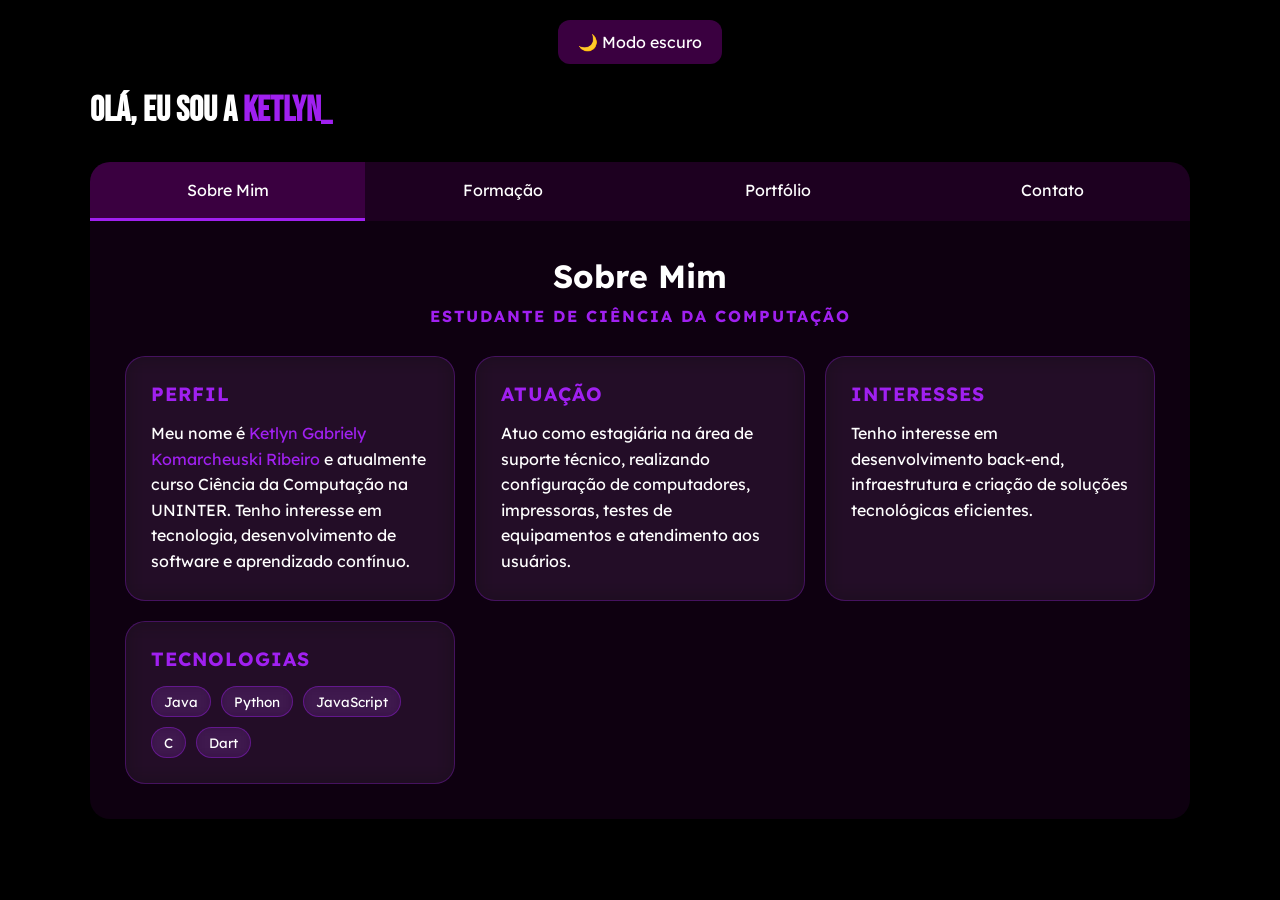
==== index.html @ 5ce057c1 "Add files via upload" ====
<!DOCTYPE html>
<html lang="pt-br">
<head>

    <!-- Configuração de caracteres para aceitar acentos e caracteres especiais -->
    <meta charset="UTF-8">

    <!-- Responsividade para dispositivos móveis -->
    <meta name="viewport" content="width=device-width, initial-scale=1.0">

    <!-- Título exibido na aba do navegador -->
    <title>Sobre Mim</title>

    <!-- Arquivo CSS externo -->
    <link rel="stylesheet" href="style.css">

</head>
<body>

    <!-- Seção principal do conteúdo -->
    <section class="conteudo-principal">

        <!-- Botão para ativar/desativar modo escuro -->
        <button id="toggle-dark">🌙 Modo escuro</button>

        <!-- Título principal da página -->
        <h2 class="titulo-principal">
            Olá, eu sou a <span>Ketlyn_</span>
        </h2>

        <div class="conteudos">

            <!-- Menu de navegação entre as páginas -->
            <nav class="botoes">

                <!-- Página atual recebe a classe "ativo" -->
                <a href="sobre.html" class="botao ativo">Sobre Mim</a>

                <a href="formacao.html" class="botao">Formação</a>

                <a href="portfolio.html" class="botao">Portfólio</a>

                <a href="contato.html" class="botao">Contato</a>

            </nav>

            <!-- Área dos conteúdos da página -->
            <div class="abas-textos">

                <!-- Título principal da seção -->
                <h3 class="aba-conteudo-titulo-principal">
                    Sobre Mim
                </h3>

                <!-- Subtítulo -->
                <h4 class="aba-conteudo-titulo-secundario">
                    Estudante de Ciência da Computação
                </h4>

                <!-- Container que agrupa todos os cards -->
                <div class="cards-container">

                    <!-- Card de apresentação pessoal -->
                    <div class="card">

                        <h5>Perfil</h5>

                        <p>
                            Meu nome é <span>Ketlyn Gabriely Komarcheuski Ribeiro</span> 
                            e atualmente curso Ciência da Computação na UNINTER.
                            Tenho interesse em tecnologia, desenvolvimento de software 
                            e aprendizado contínuo.
                        </p>

                    </div>

                    <!-- Card sobre experiência/atuação -->
                    <div class="card">

                        <h5>Atuação</h5>

                        <p>
                            Atuo como estagiária na área de suporte técnico, realizando 
                            configuração de computadores, impressoras, testes de equipamentos 
                            e atendimento aos usuários.
                        </p>

                    </div>

                    <!-- Card com áreas de interesse -->
                    <div class="card">

                        <h5>Interesses</h5>

                        <p>
                            Tenho interesse em desenvolvimento back-end, infraestrutura 
                            e criação de soluções tecnológicas eficientes.
                        </p>

                    </div>

                    <!-- Card das tecnologias estudadas -->
                    <div class="card">

                        <h5>Tecnologias</h5>

                        <!-- Tecnologias em formato de chips -->
                        <div class="tech-chips">

                            <span>Java</span>
                            <span>Python</span>
                            <span>JavaScript</span>
                            <span>C</span>
                            <span>Dart</span>

                        </div>

                    </div>

                </div>
            </div>
        </div>

    </section>

    <!-- Arquivo JavaScript -->
    <script src="main.js"></script>

</body>
</html>
---- style.css ----
@import url('https://fonts.googleapis.com/css2?family=Lexend:wght@100..900&display=swap');
@import url('https://fonts.googleapis.com/css2?family=Bebas+Neue&display=swap');

:root{
    --cor-de-fundo: #000000;
    --roxo: #A020F0;
    --branco: #FFFFFF;
    --botao-ativo: #3A0040;
    --botao-inativo: rgba(58, 0, 64, 0.5);
    --texto-fundo: rgba(58, 0, 64, 0.25);
}

/* RESET */
*{
    margin: 0;
    padding: 0;
    box-sizing: border-box;
}

body{
    background-color: var(--cor-de-fundo);
    color: var(--branco);
    font-family: "Lexend", cursive;
    min-height: 100vh;
    padding: 20px;
}

/* CONTEÚDO PRINCIPAL */
.conteudo-principal{
    width: 100%;
    max-width: 1100px;
    margin: 0 auto;
}

/* TÍTULO */
.titulo-principal{
    text-align: justify;
    font-family: "Bebas Neue", cursive;
    font-size: 2.2rem;
    margin-bottom: 30px;
}

span{
    color: var(--roxo);
}

/* ÁREA GERAL */
.conteudos{
    width: 100%;
}

/* NAVEGAÇÃO - links com visual idêntico aos antigos botões */
.botoes{
    display: flex;
    flex-wrap: wrap;
    list-style: none;
}

.botao{
    flex: 1;
    min-width: 150px;
    padding: 18px;
    border: none;
    cursor: pointer;

    background-color: var(--botao-inativo);
    color: var(--branco);

    font-size: 1rem;
    font-family: "Lexend", cursive;

    transition: 0.3s;
    border-bottom: 3px solid transparent;

    /* Estilos específicos para <a> */
    text-decoration: none;
    display: inline-flex;
    align-items: center;
    justify-content: center;
    text-align: center;
}

.botao:hover{
    background-color: var(--botao-ativo);
    color: var(--branco);
}

.botao.ativo{
    background-color: var(--botao-ativo);
    border-bottom: 3px solid var(--roxo);
    color: var(--branco);
}

/* BORDAS */
.botao:first-child{
    border-top-left-radius: 20px;
}

.botao:last-child{
    border-top-right-radius: 20px;
}

/* TEXTOS */
.abas-textos{
    background-color: var(--texto-fundo);

    padding: 35px;
    border-radius: 0 0 20px 20px;

    backdrop-filter: blur(8px);
}

/* ANIMAÇÃO DE ENTRADA DO CONTEÚDO */
.abas-textos{
    animation: aparecer 0.4s ease;
}

/* ANIMAÇÃO */
@keyframes aparecer{
    from{
        opacity: 0;
        transform: translateY(10px);
    }

    to{
        opacity: 1;
        transform: translateY(0);
    }
}

/* TÍTULOS */
.aba-conteudo-titulo-principal{
    font-size: 2rem;
    text-align: center;
    margin-bottom: 10px;

    font-family: "Lexend", cursive;
}

.aba-conteudo-titulo-secundario{
    text-align: center;
    color: var(--roxo);

    margin-bottom: 25px;

    text-transform: uppercase;
    letter-spacing: 2px;
}

/* PARÁGRAFOS */
p{
    line-height: 1.8;
    margin: 40px 45px 40px 45px;
    text-align: justify;
}

/* LISTAS */
ul{
    padding-left: 20px;
    margin-bottom: 20px;
}

li{
    margin-bottom: 8px;
}

/* BOTÃO DARK MODE */
#toggle-dark{
    margin: 0 auto 25px auto;
    display: block;

    padding: 12px 20px;

    border: none;
    border-radius: 12px;

    cursor: pointer;

    background-color: var(--botao-ativo);
    color: var(--branco);

    font-family: "Lexend", cursive;
    font-size: 1rem;

    transition: 0.3s;
}

#toggle-dark:hover{
    transform: scale(1.05);
}

/* TEMA CLARO */
body.light-mode{
    --cor-de-fundo: #f4f4f4;
    --branco: #111111;
    --botao-ativo: #d6b3ff;
    --botao-inativo: rgba(160, 32, 240, 0.2);
    --texto-fundo: rgba(255,255,255,0.8);
}

/* CARDS */
.cards-container{
    display: grid;
    grid-template-columns: repeat(auto-fit, minmax(250px, 1fr));
    gap: 20px;

    margin-top: 30px;
}

.card{
    background: rgba(255,255,255,0.05);

    border: 1px solid rgba(160, 32, 240, 0.3);

    border-radius: 20px;

    padding: 25px;

    backdrop-filter: blur(10px);

    transition: 0.4s ease;

    animation: surgir 0.8s ease;
}

/* ANIMAÇÃO HOVER */
.card:hover{
    transform: translateY(-10px) scale(1.02);

    border-color: var(--roxo);

    box-shadow: 0 0 25px rgba(160, 32, 240, 0.4);
}

/* TÍTULO CARD */
.card h5{
    font-size: 1.2rem;

    color: var(--roxo);

    margin-bottom: 15px;

    text-transform: uppercase;

    letter-spacing: 1px;
}

/* LISTAS */
.card ul{
    padding-left: 18px;
}

.card li{
    margin-bottom: 10px;
}

/* ANIMAÇÃO */
@keyframes surgir{

    from{
        opacity: 0;
        transform: translateY(30px);
    }

    to{
        opacity: 1;
        transform: translateY(0);
    }

}

/* FORMULÁRIO */
#formulario-contato{
    max-width: 700px;
    margin: 0 auto;

    display: flex;
    flex-direction: column;
    gap: 20px;
}

.campo{
    display: flex;
    flex-direction: column;
}

.campo label{
    margin-bottom: 8px;
    color: var(--roxo);
}

.campo input,
.campo textarea{
    padding: 15px;

    border: 2px solid transparent;
    border-radius: 15px;

    background: rgba(255,255,255,0.08);

    color: var(--branco);

    font-size: 1rem;

    outline: none;

    transition: 0.3s;
}

.campo input:focus,
.campo textarea:focus{
    border-color: var(--roxo);

    box-shadow: 0 0 15px rgba(160, 32, 240, 0.3);
}

.btn-enviar{
    padding: 15px;

    border: none;
    border-radius: 15px;

    background: var(--roxo);

    color: white;

    font-size: 1rem;
    font-family: "Lexend", cursive;

    cursor: pointer;

    transition: 0.3s;
}

.btn-enviar:hover{
    transform: scale(1.03);

    box-shadow: 0 0 20px rgba(160, 32, 240, 0.4);
}

#mensagem-status{
    text-align: center;
    font-weight: bold;
}

.card p{
    margin: 0;
    text-align: left;
    line-height: 1.6;
}

.tech-chips{
    display: flex;
    flex-wrap: wrap;
    gap: 10px;
    margin-top: 10px;
}

.tech-chips span{
    padding: 6px 12px;

    border-radius: 999px;

    background: rgba(160, 32, 240, 0.15);
    border: 1px solid rgba(160, 32, 240, 0.4);

    font-size: 0.85rem;

    color: var(--branco);

    transition: 0.3s;

    backdrop-filter: blur(6px);
}

.tech-chips span:hover{
    transform: translateY(-3px);
    background: rgba(160, 32, 240, 0.3);
    box-shadow: 0 0 12px rgba(160, 32, 240, 0.25);
}

.formacao-timeline{
    display: flex;
    flex-direction: column;
    gap: 20px;
    margin-top: 30px;
    position: relative;
}

.formacao-item{
    display: flex;
    gap: 15px;
    padding: 20px;
    border-radius: 18px;

    background: rgba(255,255,255,0.05);
    border: 1px solid rgba(160, 32, 240, 0.25);

    backdrop-filter: blur(8px);

    transition: 0.3s;
    position: relative;
}

.formacao-item:hover{
    transform: translateX(8px);
    border-color: var(--roxo);
    box-shadow: 0 0 20px rgba(160, 32, 240, 0.25);
}

.formacao-icon{
    width: 45px;
    height: 45px;

    display: flex;
    align-items: center;
    justify-content: center;

    background: rgba(160, 32, 240, 0.2);
    border-radius: 12px;

    font-size: 1.2rem;

    flex-shrink: 0;
}

.formacao-info h5{
    color: var(--roxo);
    font-size: 1.1rem;
    margin-bottom: 5px;
}

.formacao-info span{
    font-size: 0.9rem;
    opacity: 0.8;
    display: block;
    margin-bottom: 8px;
}

.formacao-info p{
    margin: 0;
    text-align: left;
    line-height: 1.6;
}

/* chips menores */
.chips{
    display: flex;
    flex-wrap: wrap;
    gap: 8px;
    margin-top: 10px;
}

.chips span{
    font-size: 0.8rem;
    padding: 5px 10px;
    border-radius: 999px;

    background: rgba(160, 32, 240, 0.12);
    border: 1px solid rgba(160, 32, 240, 0.35);
}

.portfolio-grid{
    display: grid;
    grid-template-columns: repeat(auto-fit, minmax(220px, 1fr));
    gap: 20px;
    margin-top: 25px;
}

.projeto-card{
    background: rgba(255,255,255,0.05);
    border: 1px solid rgba(160,32,240,0.25);
    border-radius: 16px;
    padding: 20px;
    transition: 0.3s;
}

.projeto-card:hover{
    transform: translateY(-8px);
    border-color: var(--roxo);
    box-shadow: 0 0 18px rgba(160,32,240,0.25);
}

.projeto-card h5{
    color: var(--roxo);
    margin-bottom: 10px;
}

.projeto-card p{
    margin: 0;
    text-align: left;
    font-size: 0.95rem;
    opacity: 0.9;
}

.projeto-card a{
    display: inline-flex;
    align-items: center;
    justify-content: center;

    margin-top: 12px;
    padding: 10px 14px;

    border-radius: 12px;

    background: rgba(160, 32, 240, 0.15);
    border: 1px solid rgba(160, 32, 240, 0.4);

    color: var(--roxo);
    text-decoration: none;

    font-weight: 600;
    font-size: 0.9rem;

    transition: 0.3s ease;

    position: relative;
    overflow: hidden;
}

.projeto-card a:hover{
    background: var(--roxo);
    color: white;
    transform: translateY(-3px);
    box-shadow: 0 0 18px rgba(160, 32, 240, 0.4);
}

/* efeito de brilho */
.projeto-card a::before{
    content: "";
    position: absolute;
    top: 0;
    left: -100%;
    width: 100%;
    height: 100%;
    background: linear-gradient(
        120deg,
        transparent,
        rgba(255,255,255,0.3),
        transparent
    );
    transition: 0.5s;
}

.projeto-card a:hover::before{
    left: 100%;
}

.portfolio-destaque{
    margin-top: 25px;
}

.projeto-principal{
    background: linear-gradient(135deg, rgba(160,32,240,0.15), rgba(255,255,255,0.05));
    border: 1px solid rgba(160,32,240,0.4);
    border-radius: 20px;
    padding: 30px;
    backdrop-filter: blur(10px);
    transition: 0.3s;
}

.projeto-principal:hover{
    transform: translateY(-5px);
    box-shadow: 0 0 25px rgba(160,32,240,0.3);
}

.projeto-info h5{
    font-size: 1.4rem;
    color: var(--roxo);
    margin-bottom: 10px;
}

.projeto-info p{
    margin: 0;
    text-align: left;
    line-height: 1.6;
}

.btn-projeto{
    display: inline-block;
    margin-top: 15px;
    padding: 10px 18px;
    border-radius: 12px;
    background: var(--roxo);
    color: white;
    text-decoration: none;
    font-weight: bold;
    transition: 0.3s;
}

.btn-projeto:hover{
    transform: scale(1.05);
    box-shadow: 0 0 15px rgba(160,32,240,0.4);
}

/* RESPONSIVO */
@media screen and (max-width: 768px){

    body{
        padding: 15px;
    }

    .titulo-principal{
        font-size: 1.7rem;
    }

    .botoes{
        flex-direction: column;
    }

    .botao{
        border-radius: 0;
        min-width: 100%;
    }

    .botao:first-child{
        border-top-left-radius: 20px;
        border-top-right-radius: 20px;
    }

    .botao:last-child{
        border-top-right-radius: 0;
    }

    .abas-textos{
        padding: 25px 20px;
    }

    .aba-conteudo-titulo-principal{
        font-size: 1.5rem;
    }
}
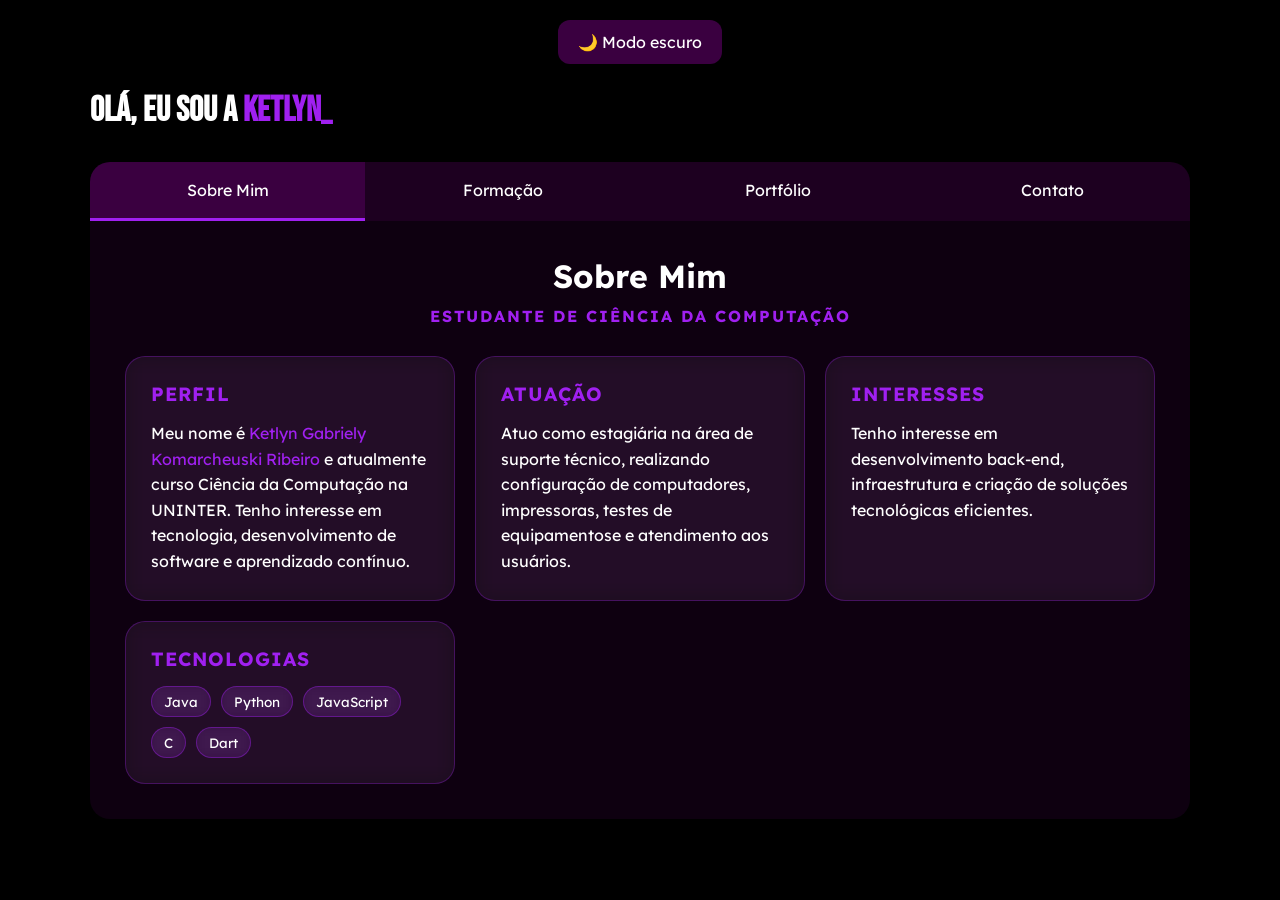
==== commit e3d1bf9e: "Add files via upload" ====
--- a/index.html
+++ b/index.html
@@ -1,19 +1,12 @@
 <!DOCTYPE html>
 <html lang="pt-br">
 <head>
-
-    <!-- Configuração de caracteres para aceitar acentos e caracteres especiais -->
     <meta charset="UTF-8">
-
-    <!-- Responsividade para dispositivos móveis -->
     <meta name="viewport" content="width=device-width, initial-scale=1.0">
 
-    <!-- Título exibido na aba do navegador -->
     <title>Sobre Mim</title>
 
-    <!-- Arquivo CSS externo -->
     <link rel="stylesheet" href="style.css">
-
 </head>
 <body>
 
@@ -24,97 +17,58 @@
         <button id="toggle-dark">🌙 Modo escuro</button>
 
         <!-- Título principal da página -->
-        <h2 class="titulo-principal">
-            Olá, eu sou a <span>Ketlyn_</span>
-        </h2>
+        <h2 class="titulo-principal">Olá, eu sou a <span>Ketlyn_</span></h2>
 
         <div class="conteudos">
 
-            <!-- Menu de navegação entre as páginas -->
+            <!-- Menu de navegação -->
             <nav class="botoes">
-
-                <!-- Página atual recebe a classe "ativo" -->
-                <a href="sobre.html" class="botao ativo">Sobre Mim</a>
-
+                <a href="index.html" class="botao ativo">Sobre Mim</a>
                 <a href="formacao.html" class="botao">Formação</a>
-
                 <a href="portfolio.html" class="botao">Portfólio</a>
-
                 <a href="contato.html" class="botao">Contato</a>
-
             </nav>
 
             <!-- Área dos conteúdos da página -->
             <div class="abas-textos">
 
                 <!-- Título principal da seção -->
-                <h3 class="aba-conteudo-titulo-principal">
-                    Sobre Mim
-                </h3>
+                <h3 class="aba-conteudo-titulo-principal">Sobre Mim</h3>
 
                 <!-- Subtítulo -->
-                <h4 class="aba-conteudo-titulo-secundario">
-                    Estudante de Ciência da Computação
-                </h4>
+                <h4 class="aba-conteudo-titulo-secundario">Estudante de Ciência da Computação</h4>
 
                 <!-- Container que agrupa todos os cards -->
                 <div class="cards-container">
 
                     <!-- Card de apresentação pessoal -->
                     <div class="card">
-
                         <h5>Perfil</h5>
-
-                        <p>
-                            Meu nome é <span>Ketlyn Gabriely Komarcheuski Ribeiro</span> 
-                            e atualmente curso Ciência da Computação na UNINTER.
-                            Tenho interesse em tecnologia, desenvolvimento de software 
-                            e aprendizado contínuo.
-                        </p>
-
+                        <p>Meu nome é <span>Ketlyn Gabriely Komarcheuski Ribeiro</span> e atualmente curso Ciência da Computação na UNINTER. Tenho interesse em tecnologia, desenvolvimento de software e aprendizado contínuo.</p>
                     </div>
 
                     <!-- Card sobre experiência/atuação -->
                     <div class="card">
-
                         <h5>Atuação</h5>
-
-                        <p>
-                            Atuo como estagiária na área de suporte técnico, realizando 
-                            configuração de computadores, impressoras, testes de equipamentos 
-                            e atendimento aos usuários.
-                        </p>
-
+                        <p>Atuo como estagiária na área de suporte técnico, realizando configuração de computadores, impressoras, testes de equipamentose e atendimento aos usuários.</p>
                     </div>
 
                     <!-- Card com áreas de interesse -->
                     <div class="card">
-
                         <h5>Interesses</h5>
-
-                        <p>
-                            Tenho interesse em desenvolvimento back-end, infraestrutura 
-                            e criação de soluções tecnológicas eficientes.
-                        </p>
-
+                        <p>Tenho interesse em desenvolvimento back-end, infraestrutura e criação de soluções tecnológicas eficientes.</p>
                     </div>
 
                     <!-- Card das tecnologias estudadas -->
                     <div class="card">
-
                         <h5>Tecnologias</h5>
-
-                        <!-- Tecnologias em formato de chips -->
                         <div class="tech-chips">
-
                             <span>Java</span>
                             <span>Python</span>
                             <span>JavaScript</span>
                             <span>C</span>
                             <span>Dart</span>
-
                         </div>
-
                     </div>
 
                 </div>
--- a/style.css
+++ b/style.css
@@ -49,7 +49,7 @@
     width: 100%;
 }
 
-/* NAVEGAÇÃO - links com visual idêntico aos antigos botões */
+/* NAVEGAÇÃO */
 .botoes{
     display: flex;
     flex-wrap: wrap;
@@ -62,17 +62,12 @@
     padding: 18px;
     border: none;
     cursor: pointer;
-
     background-color: var(--botao-inativo);
     color: var(--branco);
-
     font-size: 1rem;
     font-family: "Lexend", cursive;
-
     transition: 0.3s;
     border-bottom: 3px solid transparent;
-
-    /* Estilos específicos para <a> */
     text-decoration: none;
     display: inline-flex;
     align-items: center;
@@ -103,10 +98,8 @@
 /* TEXTOS */
 .abas-textos{
     background-color: var(--texto-fundo);
-
     padding: 35px;
     border-radius: 0 0 20px 20px;
-
     backdrop-filter: blur(8px);
 }
 
@@ -133,16 +126,13 @@
     font-size: 2rem;
     text-align: center;
     margin-bottom: 10px;
-
     font-family: "Lexend", cursive;
 }
 
 .aba-conteudo-titulo-secundario{
     text-align: center;
     color: var(--roxo);
-
     margin-bottom: 25px;
-
     text-transform: uppercase;
     letter-spacing: 2px;
 }
@@ -168,20 +158,14 @@
 #toggle-dark{
     margin: 0 auto 25px auto;
     display: block;
-
     padding: 12px 20px;
-
     border: none;
     border-radius: 12px;
-
     cursor: pointer;
-
     background-color: var(--botao-ativo);
     color: var(--branco);
-
     font-family: "Lexend", cursive;
     font-size: 1rem;
-
     transition: 0.3s;
 }
 
@@ -203,144 +187,17 @@
     display: grid;
     grid-template-columns: repeat(auto-fit, minmax(250px, 1fr));
     gap: 20px;
-
     margin-top: 30px;
 }
 
 .card{
     background: rgba(255,255,255,0.05);
-
     border: 1px solid rgba(160, 32, 240, 0.3);
-
     border-radius: 20px;
-
     padding: 25px;
-
     backdrop-filter: blur(10px);
-
     transition: 0.4s ease;
-
     animation: surgir 0.8s ease;
-}
-
-/* ANIMAÇÃO HOVER */
-.card:hover{
-    transform: translateY(-10px) scale(1.02);
-
-    border-color: var(--roxo);
-
-    box-shadow: 0 0 25px rgba(160, 32, 240, 0.4);
-}
-
-/* TÍTULO CARD */
-.card h5{
-    font-size: 1.2rem;
-
-    color: var(--roxo);
-
-    margin-bottom: 15px;
-
-    text-transform: uppercase;
-
-    letter-spacing: 1px;
-}
-
-/* LISTAS */
-.card ul{
-    padding-left: 18px;
-}
-
-.card li{
-    margin-bottom: 10px;
-}
-
-/* ANIMAÇÃO */
-@keyframes surgir{
-
-    from{
-        opacity: 0;
-        transform: translateY(30px);
-    }
-
-    to{
-        opacity: 1;
-        transform: translateY(0);
-    }
-
-}
-
-/* FORMULÁRIO */
-#formulario-contato{
-    max-width: 700px;
-    margin: 0 auto;
-
-    display: flex;
-    flex-direction: column;
-    gap: 20px;
-}
-
-.campo{
-    display: flex;
-    flex-direction: column;
-}
-
-.campo label{
-    margin-bottom: 8px;
-    color: var(--roxo);
-}
-
-.campo input,
-.campo textarea{
-    padding: 15px;
-
-    border: 2px solid transparent;
-    border-radius: 15px;
-
-    background: rgba(255,255,255,0.08);
-
-    color: var(--branco);
-
-    font-size: 1rem;
-
-    outline: none;
-
-    transition: 0.3s;
-}
-
-.campo input:focus,
-.campo textarea:focus{
-    border-color: var(--roxo);
-
-    box-shadow: 0 0 15px rgba(160, 32, 240, 0.3);
-}
-
-.btn-enviar{
-    padding: 15px;
-
-    border: none;
-    border-radius: 15px;
-
-    background: var(--roxo);
-
-    color: white;
-
-    font-size: 1rem;
-    font-family: "Lexend", cursive;
-
-    cursor: pointer;
-
-    transition: 0.3s;
-}
-
-.btn-enviar:hover{
-    transform: scale(1.03);
-
-    box-shadow: 0 0 20px rgba(160, 32, 240, 0.4);
-}
-
-#mensagem-status{
-    text-align: center;
-    font-weight: bold;
 }
 
 .card p{
@@ -349,6 +206,108 @@
     line-height: 1.6;
 }
 
+/* ANIMAÇÃO HOVER */
+.card:hover{
+    transform: translateY(-10px) scale(1.02);
+    border-color: var(--roxo);
+    box-shadow: 0 0 25px rgba(160, 32, 240, 0.4);
+}
+
+/* TÍTULO CARD */
+.card h5{
+    font-size: 1.2rem;
+    color: var(--roxo);
+    margin-bottom: 15px;
+    text-transform: uppercase;
+    letter-spacing: 1px;
+}
+
+/* LISTAS */
+.card ul{
+    padding-left: 18px;
+}
+
+.card li{
+    margin-bottom: 10px;
+}
+
+/* ANIMAÇÃO */
+@keyframes surgir{
+
+    from{
+        opacity: 0;
+        transform: translateY(30px);
+    }
+
+    to{
+        opacity: 1;
+        transform: translateY(0);
+    }
+
+}
+
+/* cONTATO */
+
+#formulario-contato{
+    max-width: 700px;
+    margin: 0 auto;
+    display: flex;
+    flex-direction: column;
+    gap: 20px;
+}
+
+.campo{
+    display: flex;
+    flex-direction: column;
+}
+
+.campo label{
+    margin-bottom: 8px;
+    color: var(--roxo);
+}
+
+.campo input,
+.campo textarea{
+    padding: 15px;
+    border: 2px solid transparent;
+    border-radius: 15px;
+    background: rgba(255,255,255,0.08);
+    color: var(--branco);
+    font-size: 1rem;
+    outline: none;
+    transition: 0.3s;
+}
+
+.campo input:focus,
+.campo textarea:focus{
+    border-color: var(--roxo);
+    box-shadow: 0 0 15px rgba(160, 32, 240, 0.3);
+}
+
+.btn-enviar{
+    padding: 15px;
+    border: none;
+    border-radius: 15px;
+    background: var(--roxo);
+    color: white;
+    font-size: 1rem;
+    font-family: "Lexend", cursive;
+    cursor: pointer;
+    transition: 0.3s;
+}
+
+.btn-enviar:hover{
+    transform: scale(1.03);
+    box-shadow: 0 0 20px rgba(160, 32, 240, 0.4);
+}
+
+#mensagem-status{
+    text-align: center;
+    font-weight: bold;
+}
+
+/* TAGS DE TECNOLOGIAS */
+
 .tech-chips{
     display: flex;
     flex-wrap: wrap;
@@ -358,18 +317,12 @@
 
 .tech-chips span{
     padding: 6px 12px;
-
     border-radius: 999px;
-
     background: rgba(160, 32, 240, 0.15);
     border: 1px solid rgba(160, 32, 240, 0.4);
-
     font-size: 0.85rem;
-
-    color: var(--branco);
-
-    transition: 0.3s;
-
+    color: var(--branco);
+    transition: 0.3s;
     backdrop-filter: blur(6px);
 }
 
@@ -379,6 +332,24 @@
     box-shadow: 0 0 12px rgba(160, 32, 240, 0.25);
 }
 
+/* chips menores */
+.chips{
+    display: flex;
+    flex-wrap: wrap;
+    gap: 8px;
+    margin-top: 10px;
+}
+
+.chips span{
+    font-size: 0.8rem;
+    padding: 5px 10px;
+    border-radius: 999px;
+    background: rgba(160, 32, 240, 0.12);
+    border: 1px solid rgba(160, 32, 240, 0.35);
+}
+
+/* FORMAÇÃO */
+
 .formacao-timeline{
     display: flex;
     flex-direction: column;
@@ -392,12 +363,9 @@
     gap: 15px;
     padding: 20px;
     border-radius: 18px;
-
     background: rgba(255,255,255,0.05);
     border: 1px solid rgba(160, 32, 240, 0.25);
-
     backdrop-filter: blur(8px);
-
     transition: 0.3s;
     position: relative;
 }
@@ -411,16 +379,12 @@
 .formacao-icon{
     width: 45px;
     height: 45px;
-
     display: flex;
     align-items: center;
     justify-content: center;
-
     background: rgba(160, 32, 240, 0.2);
     border-radius: 12px;
-
     font-size: 1.2rem;
-
     flex-shrink: 0;
 }
 
@@ -443,22 +407,7 @@
     line-height: 1.6;
 }
 
-/* chips menores */
-.chips{
-    display: flex;
-    flex-wrap: wrap;
-    gap: 8px;
-    margin-top: 10px;
-}
-
-.chips span{
-    font-size: 0.8rem;
-    padding: 5px 10px;
-    border-radius: 999px;
-
-    background: rgba(160, 32, 240, 0.12);
-    border: 1px solid rgba(160, 32, 240, 0.35);
-}
+/* PORTFÓLIO */
 
 .portfolio-grid{
     display: grid;
@@ -497,23 +446,16 @@
     display: inline-flex;
     align-items: center;
     justify-content: center;
-
     margin-top: 12px;
     padding: 10px 14px;
-
     border-radius: 12px;
-
     background: rgba(160, 32, 240, 0.15);
     border: 1px solid rgba(160, 32, 240, 0.4);
-
     color: var(--roxo);
     text-decoration: none;
-
     font-weight: 600;
     font-size: 0.9rem;
-
     transition: 0.3s ease;
-
     position: relative;
     overflow: hidden;
 }
